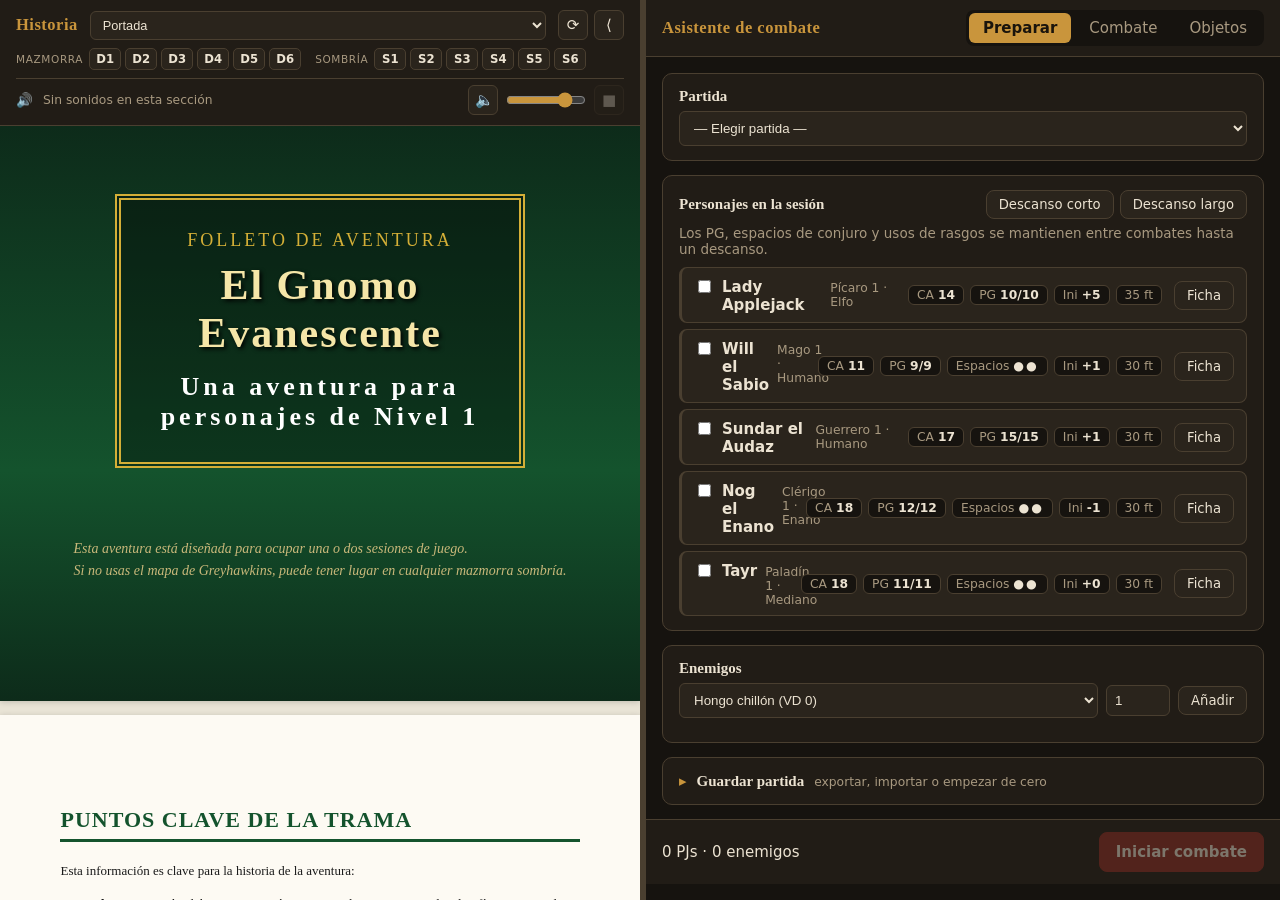
==== index.html @ 0bb30558 "Asistente de combate D&D 2024 con historia y sonidos Página de dos columnas: a la izquierda la avent" ====
<!DOCTYPE html>
<html lang="es">
<head>
  <meta charset="UTF-8">
  <meta name="viewport" content="width=device-width, initial-scale=1.0">
  <title>Asistente de Combate</title>
  <link rel="stylesheet" href="css/styles.css">
</head>
<body>
  <div class="app" id="app">
    <!-- ============ IZQUIERDA: HISTORIA ============ -->
    <section class="col col-historia" id="colHistoria" aria-label="Historia">
      <header class="col-header col-header-historia">
        <h2>Historia</h2>
        <select id="selSeccion" class="sel-seccion" aria-label="Ir a la sección" disabled>
          <option>Cargando secciones…</option>
        </select>
        <div class="col-actions">
          <button class="btn-icon" id="btnRecargarHistoria" title="Recargar historia" aria-label="Recargar historia">⟳</button>
          <button class="btn-icon" id="btnOcultarHistoria" title="Ocultar historia" aria-label="Ocultar historia">⟨</button>
        </div>
        <nav class="saltos" id="saltos" aria-label="Saltos rápidos a las áreas"></nav>
        <div class="sonidos-barra" id="sonidosBarra" aria-label="Sonidos de la sección"></div>
      </header>
      <div class="col-body col-body-historia">
        <iframe id="frameHistoria" src="historia/historia.html" title="Historia de la campaña"></iframe>
      </div>
    </section>

    <!-- Separador arrastrable -->
    <div class="splitter" id="splitter" role="separator" aria-orientation="vertical"
         aria-label="Redimensionar columnas" tabindex="0"></div>

    <!-- Pestaña para volver a mostrar la historia cuando está oculta -->
    <button class="historia-reabrir" id="btnMostrarHistoria" title="Mostrar historia" aria-label="Mostrar historia">
      <span>Historia</span> ⟩
    </button>

    <!-- ============ DERECHA: COMBATE ============ -->
    <section class="col col-combate" aria-label="Asistente de combate">
      <header class="col-header">
        <h2>Asistente de combate</h2>
        <nav class="tabs" role="tablist">
          <button class="tab" role="tab" data-tab="preparar" id="tab-preparar" aria-controls="panel-preparar">Preparar</button>
          <button class="tab" role="tab" data-tab="combate" id="tab-combate" aria-controls="panel-combate">Combate</button>
          <button class="tab" role="tab" data-tab="objetos" id="tab-objetos" aria-controls="panel-objetos">Objetos</button>
        </nav>
      </header>

      <div class="col-body">
        <!-- PREPARAR -->
        <div class="panel" role="tabpanel" id="panel-preparar" aria-labelledby="tab-preparar"></div>

        <!-- COMBATE -->
        <div class="panel" role="tabpanel" id="panel-combate" aria-labelledby="tab-combate"></div>

        <!-- OBJETOS -->
        <div class="panel" role="tabpanel" id="panel-objetos" aria-labelledby="tab-objetos"></div>
      </div>
    </section>
  </div>

  <!-- Datos -->
  <script src="data/personajes.js"></script>
  <script src="data/armas.js"></script>
  <script src="data/hechizos.js"></script>
  <script src="data/buffs.js"></script>
  <script src="data/enemigos.js"></script>
  <script src="data/partidas.js"></script>
  <script src="data/objetos.js"></script>
  <script src="data/sonidos.js"></script>

  <!-- Lógica -->
  <script src="js/reglas.js"></script>
  <script src="js/estado.js"></script>
  <script src="js/dados.js"></script>
  <script src="js/recursos.js"></script>
  <script src="js/objetos.js"></script>
  <script src="js/preparar.js"></script>
  <script src="js/acciones.js"></script>
  <script src="js/combate.js"></script>
  <script src="js/sonidos.js"></script>
  <script src="js/app.js"></script>
</body>
</html>
---- css/styles.css ----
/* ================= Tokens ================= */
:root {
  --bg: #16130f;
  --surface: #211c16;
  --surface-2: #2a241c;
  --border-strong: #4a3f30;
  --text: #ece3d2;
  --muted: #a89980;
  --accent: #c9953c;       /* oro viejo */
  --accent-2: #8f2d24;     /* rojo sangre */
  --ok: #6f9a5a;
  --danger: #c0503f;
  --radius: 10px;
  --col-historia: 50%;
  --font-title: "Georgia", "Palatino Linotype", serif;
  --font-body: system-ui, "Segoe UI", sans-serif;
}

* { box-sizing: border-box; }

html, body {
  margin: 0;
  height: 100%;
  background: var(--bg);
  color: var(--text);
  font-family: var(--font-body);
  font-size: 15px;
}

button { font: inherit; color: inherit; }
code { font-size: .85em; color: var(--accent); }

/* ================= Layout ================= */
/* Solo escritorio: sin diseño para móvil */
.app {
  display: flex;
  height: 100vh;
  min-width: 1024px;
  overflow: hidden;
}

.col {
  display: flex;
  flex-direction: column;
  min-width: 0;
  min-height: 0;
}

.col-historia {
  flex: 0 0 var(--col-historia);
  background: var(--surface);
}

.col-combate {
  flex: 1 1 0;
}

.col-header {
  display: flex;
  align-items: center;
  justify-content: space-between;
  gap: 12px;
  padding: 10px 16px;
  border-bottom: 1px solid var(--border-strong);
  background: var(--surface);
  flex-wrap: wrap;
}

.col-header h2 {
  margin: 0;
  font-family: var(--font-title);
  font-size: 1.1rem;
  color: var(--accent);
  letter-spacing: .03em;
}

.col-actions { display: flex; gap: 6px; }

.col-body {
  flex: 1;
  overflow-y: auto;
  padding: 16px;
}

.col-body-historia {
  padding: 0;
  overflow: hidden;
}

#frameHistoria {
  width: 100%;
  height: 100%;
  border: 0;
  display: block;
  background: #f4ecd8;
}

/* Cabecera de la historia: selector de secciones y saltos rápidos */
.col-header-historia { flex-wrap: wrap; row-gap: 8px; }
.sel-seccion { flex: 1; min-width: 160px; width: auto; padding: 5px 8px; font-size: .85rem; }
.saltos {
  flex-basis: 100%;
  display: flex;
  flex-wrap: wrap;
  gap: 6px 14px;
}
.saltos[hidden] { display: none; }
.saltos-grupo { display: inline-flex; align-items: center; gap: 4px; }
.saltos-titulo { font-size: .7rem; text-transform: uppercase; letter-spacing: .06em; color: var(--muted); margin-right: 2px; }
.saltos button {
  min-width: 32px;
  padding: 3px 6px;
  font-size: .78rem;
  font-weight: 600;
  border: 1px solid var(--border-strong);
  border-radius: 5px;
  background: var(--surface-2);
  color: var(--text);
  cursor: pointer;
}
.saltos button:hover { border-color: var(--accent); color: var(--accent); }
.saltos button.activo { background: var(--accent); border-color: var(--accent); color: #1a140c; }

/* Barra de sonidos de la sección */
.sonidos-barra {
  flex-basis: 100%;
  display: flex;
  align-items: center;
  gap: 10px;
  padding-top: 6px;
  border-top: 1px solid var(--border-strong);
}
.sonidos-icono { font-size: .9rem; }
.sonidos-botones { flex: 1; display: flex; flex-wrap: wrap; gap: 6px; align-items: center; min-width: 0; }
.sonidos-controles { display: flex; align-items: center; gap: 6px; }
.sonidos-controles input[type="range"] { width: 80px; accent-color: var(--accent); }
.btn-sonido {
  padding: 4px 10px;
  font-size: .8rem;
  border: 1px solid var(--border-strong);
  border-radius: 99px;
  background: var(--surface-2);
  color: var(--text);
  cursor: pointer;
  white-space: nowrap;
}
.btn-sonido:hover { border-color: var(--accent); color: var(--accent); }
.btn-sonido.sonando {
  background: color-mix(in srgb, var(--accent) 22%, var(--surface-2));
  border-color: var(--accent);
  color: var(--accent);
  animation: sonando 1.4s ease-in-out infinite;
}
.btn-sonido:disabled { opacity: .4; cursor: not-allowed; text-decoration: line-through; }
@keyframes sonando { 50% { box-shadow: 0 0 0 3px color-mix(in srgb, var(--accent) 25%, transparent); } }

/* ================= Splitter ================= */
.splitter {
  flex: 0 0 6px;
  cursor: col-resize;
  background: var(--border-strong);
  transition: background .15s;
  touch-action: none;
}
.splitter:hover,
.splitter:focus-visible,
.app.arrastrando .splitter { background: var(--accent); outline: none; }

.app.arrastrando { cursor: col-resize; user-select: none; }
.app.arrastrando iframe { pointer-events: none; }

/* Historia oculta */
.historia-reabrir {
  display: none;
  writing-mode: vertical-rl;
  transform: rotate(180deg);
  border: 0;
  border-left: 1px solid var(--border-strong);
  background: var(--surface);
  color: var(--accent);
  padding: 12px 6px;
  cursor: pointer;
  font-family: var(--font-title);
}
.historia-reabrir:hover { background: var(--surface-2); }

.app.historia-oculta .col-historia,
.app.historia-oculta .splitter { display: none; }
.app.historia-oculta .historia-reabrir { display: block; }

/* ================= Tabs ================= */
.tabs {
  display: flex;
  gap: 4px;
  background: var(--bg);
  padding: 3px;
  border-radius: 8px;
}

.tab {
  border: 0;
  background: transparent;
  padding: 6px 14px;
  border-radius: 6px;
  cursor: pointer;
  color: var(--muted);
}
.tab:hover { color: var(--text); }
.tab[aria-selected="true"] {
  background: var(--accent);
  color: #1a140c;
  font-weight: 600;
}

.panel { display: none; flex-direction: column; gap: 14px; }
.panel.activo { display: flex; }

/* ================= Componentes ================= */
.card {
  background: var(--surface);
  border: 1px solid var(--border-strong);
  border-radius: var(--radius);
  padding: 14px 16px;
}
.card h3 {
  margin: 0 0 6px;
  font-family: var(--font-title);
  font-size: 1rem;
}
.card-head {
  display: flex;
  justify-content: space-between;
  align-items: center;
  margin-bottom: 6px;
}
.card-head h3 { margin: 0; }

.muted { color: var(--muted); margin: 0 0 10px; font-size: .9rem; }

.empty {
  border: 1px dashed var(--border-strong);
  border-radius: 8px;
  padding: 14px;
  text-align: center;
  color: var(--muted);
  font-size: .9rem;
}

.badge {
  font-size: .8rem;
  padding: 2px 10px;
  border-radius: 99px;
  background: var(--surface-2);
  border: 1px solid var(--border-strong);
  color: var(--accent);
}

select {
  width: 100%;
  padding: 8px 10px;
  background: var(--surface-2);
  color: var(--text);
  border: 1px solid var(--border-strong);
  border-radius: 6px;
}

.btn {
  border: 1px solid var(--border-strong);
  background: var(--surface-2);
  padding: 10px 16px;
  border-radius: 8px;
  cursor: pointer;
}
.btn-primary {
  background: var(--accent-2);
  border-color: var(--accent-2);
  font-weight: 600;
}
.btn:disabled { opacity: .45; cursor: not-allowed; }
.btn-peligro { color: var(--danger); border-color: color-mix(in srgb, var(--danger) 50%, transparent); }
label.btn { display: inline-flex; align-items: center; }

.btn-icon {
  width: 30px; height: 30px;
  border: 1px solid var(--border-strong);
  background: var(--surface-2);
  border-radius: 6px;
  cursor: pointer;
  line-height: 1;
}
.btn-icon:hover { border-color: var(--accent); color: var(--accent); }

.btn-sm { padding: 6px 12px; font-size: .88rem; white-space: nowrap; }
.btn:not(:disabled):hover { border-color: var(--accent); }

.fila { display: flex; gap: 8px; align-items: center; }
.fila select { flex: 1; }
.fila + .lista, .lista:not(:empty) { margin-top: 10px; }

.input-num {
  width: 64px;
  padding: 7px 8px;
  background: var(--surface-2);
  color: var(--text);
  border: 1px solid var(--border-strong);
  border-radius: 6px;
}

.lista { display: flex; flex-direction: column; gap: 6px; }

.fila-criatura {
  display: flex;
  align-items: center;
  gap: 12px;
  padding: 8px 12px;
  border: 1px solid var(--border-strong);
  border-left: 3px solid var(--border-strong);
  border-radius: 8px;
  background: var(--surface-2);
}
.fila-criatura.activa { border-left-color: var(--ok); }
.fila-criatura.enemigo { border-left-color: var(--danger); }

.check {
  display: flex;
  align-items: baseline;
  gap: 8px;
  flex: 1;
  min-width: 0;
  cursor: pointer;
}
.check input { accent-color: var(--accent); transform: translateY(1px); }
.nombre { font-weight: 600; }
.sub { color: var(--muted); font-size: .82rem; }

.chips { display: flex; gap: 6px; flex-wrap: wrap; align-items: center; }
.chip {
  display: inline-flex;
  align-items: center;
  gap: 4px;
  font-size: .82rem;
  padding: 2px 8px;
  border-radius: 6px;
  background: var(--bg);
  border: 1px solid var(--border-strong);
  color: var(--muted);
}
.chip b { color: var(--text); }
.chip-x {
  border: 0; background: none; cursor: pointer;
  color: var(--muted); padding: 0 0 0 2px; line-height: 1;
}
.chip-x:hover { color: var(--danger); }

.contador { display: flex; align-items: center; gap: 6px; }
.cantidad { min-width: 28px; text-align: center; font-weight: 600; }

/* Ficha desplegada */
.ficha {
  margin: -2px 0 6px;
  padding: 12px 14px;
  border: 1px solid var(--border-strong);
  border-top: 0;
  border-radius: 0 0 8px 8px;
  background: var(--bg);
}
.ficha h4 {
  margin: 14px 0 6px;
  font-size: .8rem;
  text-transform: uppercase;
  letter-spacing: .08em;
  color: var(--accent);
}

.contador-prep {
  margin-left: 6px;
  padding: 0 6px;
  border-radius: 4px;
  background: var(--surface-2);
  color: var(--muted);
  letter-spacing: 0;
}
.contador-prep.lleno { color: var(--ok); }

.atributos { display: grid; grid-template-columns: repeat(6, 1fr); gap: 6px; }
.atributo {
  display: flex; flex-direction: column; align-items: center;
  padding: 6px 4px;
  border: 1px solid var(--border-strong);
  border-radius: 8px;
  background: var(--surface);
}
.atr-nombre { font-size: .72rem; color: var(--muted); letter-spacing: .06em; }
.atr-mod { font-size: 1.2rem; font-weight: 700; }
.atr-valor { font-size: .78rem; color: var(--muted); }
.atr-salv { font-size: .72rem; color: var(--muted); margin-top: 2px; }
.atr-salv.comp { color: var(--accent); }

.tabla { width: 100%; border-collapse: collapse; font-size: .88rem; }
.tabla th {
  text-align: left; font-weight: 500; color: var(--muted); font-size: .78rem;
  padding: 4px 6px; border-bottom: 1px solid var(--border-strong);
}
.tabla td { padding: 6px; border-bottom: 1px solid var(--surface-2); vertical-align: top; }

.rasgos { margin: 0; padding-left: 18px; font-size: .88rem; line-height: 1.45; }
.rasgos li { margin-bottom: 4px; }
.rasgos.defensas { list-style: none; padding-left: 0; margin-top: 6px; }

.resumen {
  position: sticky;
  bottom: -16px;
  display: flex;
  justify-content: space-between;
  align-items: center;
  padding: 12px 16px;
  margin: 0 -16px -16px;
  background: var(--surface);
  border-top: 1px solid var(--border-strong);
}

/* ================= Casilleros de dados ================= */
.dados { display: flex; align-items: center; gap: 6px; flex-wrap: wrap; }

.dado {
  position: relative;
  display: inline-flex;
  flex-direction: column;
  align-items: center;
}
.dado-caras {
  font-size: .66rem;
  font-weight: 700;
  color: var(--accent);
  letter-spacing: .04em;
  line-height: 1;
  margin-bottom: 2px;
}
.dado input {
  width: 46px;
  height: 40px;
  text-align: center;
  font-size: 1.15rem;
  font-weight: 700;
  color: var(--text);
  background: var(--bg);
  border: 2px solid var(--accent);
  border-radius: 8px;
  outline: none;
}
.dado input:focus { box-shadow: 0 0 0 3px color-mix(in srgb, var(--accent) 35%, transparent); }
.dado input.invalido { border-color: var(--danger); color: var(--danger); }
.dado.descartado input { opacity: .4; border-style: dashed; }

.tag-suerte {
  font-size: .72rem;
  color: var(--ok);
  align-self: flex-end;
  padding-bottom: 12px;
}

/* ================= Iniciativa ================= */
.check-inline { display: flex; align-items: center; gap: 6px; font-size: .85rem; color: var(--muted); cursor: pointer; }
.check-inline input { accent-color: var(--accent); }

.fila-tirada {
  display: grid;
  grid-template-columns: minmax(140px, 1fr) auto auto 56px;
  align-items: center;
  gap: 12px;
  padding: 8px 12px;
  border: 1px solid var(--border-strong);
  border-left: 3px solid var(--ok);
  border-radius: 8px;
  background: var(--surface-2);
}
.fila-tirada.enemigo { border-left-color: var(--danger); }
.fila-tirada-nombre { display: flex; flex-direction: column; min-width: 0; }

.select-modo, .select-alerta { width: auto; padding: 5px 8px; font-size: .82rem; }

.total {
  font-size: 1.4rem;
  font-weight: 700;
  text-align: right;
  color: var(--text);
}
.total.nat20 { color: var(--ok); }
.total.nat1 { color: var(--danger); }

.barra-acciones {
  display: flex;
  justify-content: space-between;
  align-items: center;
  gap: 12px;
}

/* Orden de turnos */
.orden { list-style: none; margin: 0; padding: 0; display: flex; flex-direction: column; gap: 6px; }
.orden-item {
  display: flex;
  align-items: center;
  gap: 10px;
  padding: 6px 10px;
  border: 1px solid var(--border-strong);
  border-left: 3px solid var(--ok);
  border-radius: 8px;
  background: var(--surface-2);
  cursor: grab;
}
.orden-item.enemigo { border-left-color: var(--danger); }
.orden-item.actual {
  background: color-mix(in srgb, var(--accent) 16%, var(--surface-2));
  border-color: var(--accent);
}
.orden-item.fuera { opacity: .45; text-decoration: line-through; }
.orden-item.arrastrado { opacity: .4; }
.orden-item.soltar-antes { box-shadow: 0 -3px 0 var(--accent); }
.orden-item.soltar-despues { box-shadow: 0 3px 0 var(--accent); }

.asa { color: var(--muted); letter-spacing: -2px; user-select: none; }
.ini-num {
  min-width: 34px;
  text-align: center;
  font-size: 1.1rem;
  font-weight: 700;
  color: var(--accent);
}
.orden-nombre { flex: 1; display: flex; align-items: center; gap: 8px; min-width: 0; }
.chip-empate { color: var(--accent); border-color: var(--accent); }
.chip-turno { color: #1a140c; background: var(--accent); border-color: var(--accent); }
.mover { display: flex; gap: 4px; }
.mover .btn-icon { width: 26px; height: 26px; font-size: .7rem; }
.btn-icon:disabled { opacity: .3; cursor: default; }

/* Turno */
.turno-card { border-color: var(--accent); }
.barra-turno { display: flex; justify-content: space-between; margin-top: 12px; }

/* ================= Acciones del turno ================= */
.menu-acciones {
  display: grid;
  grid-template-columns: repeat(auto-fill, minmax(190px, 1fr));
  gap: 8px;
  margin-top: 4px;
}
.btn-accion {
  display: flex;
  flex-direction: column;
  align-items: flex-start;
  gap: 2px;
  text-align: left;
  padding: 10px 12px;
}
.accion-nombre { font-weight: 600; }
.notas-turno { margin-top: 10px; color: var(--muted); }

.accion-en-curso {
  display: flex;
  flex-direction: column;
  gap: 10px;
  padding: 12px;
  border: 1px solid var(--border-strong);
  border-radius: 10px;
  background: var(--bg);
}
.paso { display: flex; flex-direction: column; gap: 8px; }
.paso + .paso { padding-top: 10px; border-top: 1px dashed var(--border-strong); }
.paso-titulo { font-size: 1rem; }
.paso-etiqueta { white-space: nowrap; }
.objetivo-num {
  display: inline-block;
  padding: 0 8px;
  border-radius: 6px;
  background: var(--accent-2);
  color: var(--text);
}
.opciones { display: flex; flex-direction: column; gap: 6px; }
.check-inline.deshabilitado { opacity: .5; cursor: default; }
.aviso-texto { color: var(--danger); }

.fila-tirada.sin-borde {
  grid-template-columns: auto auto 1fr;
  border: 0;
  background: none;
  padding: 0;
}
.fila-tirada.sin-borde .total { text-align: left; }

.banner {
  padding: 8px 12px;
  border-radius: 8px;
  font-weight: 600;
}
.banner.golpe { background: color-mix(in srgb, var(--ok) 22%, transparent); color: var(--text); }
.banner.critico { background: color-mix(in srgb, var(--accent) 35%, transparent); }
.banner.fallo { background: color-mix(in srgb, var(--danger) 22%, transparent); }

.grupo-dados { display: flex; align-items: center; gap: 12px; }
.grupo-etiqueta { min-width: 150px; font-size: .82rem; color: var(--muted); }
.fijo { font-size: 1.1rem; font-weight: 700; color: var(--muted); align-self: flex-end; padding-bottom: 8px; }
.total-dano { font-size: 1rem; }
.total-dano b { font-size: 1.3rem; color: var(--accent); }

.resultado {
  padding: 10px 12px;
  margin-bottom: 10px;
  border-radius: 8px;
  border-left: 3px solid var(--muted);
  background: var(--surface-2);
}
.resultado.golpe { border-left-color: var(--ok); }
.resultado.critico { border-left-color: var(--accent); }
.resultado.fallo { border-left-color: var(--danger); }
.resultado.cura { border-left-color: var(--ok); }

.aviso {
  padding: 8px 12px;
  margin-bottom: 10px;
  border-radius: 8px;
  border: 1px dashed var(--accent);
  font-size: .9rem;
}
.aviso.fila { justify-content: space-between; }

.objetivos-check { gap: 12px; }
.manual { margin-top: 12px; }
.manual summary { font-size: .88rem; }

.chip-cond { color: #f0c38a; border-color: #8a5a26; }
.chip-buff { color: #9fd3a0; border-color: #3f6e40; }
.chip-conc { color: #b9a7f0; border-color: #5b4a94; }
.chip-herido b { color: var(--danger); }
.espacios { letter-spacing: 2px; color: #b9a7f0; }
.tag-extra { font-size: .72rem; color: #9fd3a0; align-self: flex-end; padding-bottom: 12px; }
.recursos-turno { margin-bottom: 10px; }
.menu-titulo {
  margin: 12px 0 6px;
  font-size: .72rem;
  text-transform: uppercase;
  letter-spacing: .08em;
  color: var(--accent);
}
.menu-titulo:first-child { margin-top: 0; }
.accion-en-curso.pendiente { border-color: #5b4a94; margin-bottom: 10px; }
.accion-en-curso.muerte { border-color: var(--danger); }
.muerte-marcador { margin-left: 8px; letter-spacing: 2px; white-space: nowrap; }
.muerte-marcador .ok, .razones .ok { color: var(--ok); }
.muerte-marcador .ko, .razones .ko { color: var(--danger); }
.razones { display: flex; flex-wrap: wrap; gap: 4px 14px; font-size: .84rem; }
.chip-marca { color: #e6c46a; border-color: #7d6a2e; }
.chip-boton { cursor: pointer; font: inherit; font-size: .82rem; }
.chip-insp { color: #1a140c; background: var(--accent); border-color: var(--accent); }
.aviso.deshecho { border-style: solid; border-color: var(--accent); }
.barra-turno { gap: 8px; align-items: center; }
.barra-turno .sub { font-size: .75rem; }
.chip-caido { color: var(--danger); border-color: var(--danger); }
.chip-usado { color: var(--muted); text-decoration: line-through; }

/* ================= Objetos ================= */
.fila-objeto {
  display: flex;
  gap: 16px;
  justify-content: space-between;
  padding: 10px 12px;
  border: 1px solid var(--border-strong);
  border-radius: 8px;
  background: var(--surface-2);
}
.fila-objeto.usado { opacity: .55; }
.objeto-info { display: flex; flex-direction: column; gap: 2px; min-width: 0; flex: 1; }
.objeto-texto { margin: 4px 0 0; font-size: .85rem; line-height: 1.4; }
.objeto-controles { display: flex; flex-direction: column; gap: 8px; align-items: flex-end; min-width: 200px; }
.objeto-controles select { width: 200px; }

/* Inventario */
.inventario { padding: 8px 12px; border: 1px solid var(--border-strong); border-radius: 8px; background: var(--surface-2); }
.inventario summary h3 { font-size: .95rem; }
.fila-inv {
  display: flex;
  justify-content: space-between;
  align-items: center;
  gap: 12px;
  padding: 6px 0;
  border-bottom: 1px solid var(--border-strong);
}
.fila-inv.agotado { opacity: .5; }
.fila-inv .objeto-info .sub { font-size: .8rem; line-height: 1.35; }
.input-texto {
  flex: 1;
  padding: 7px 10px;
  background: var(--bg);
  color: var(--text);
  border: 1px solid var(--border-strong);
  border-radius: 6px;
}

/* Plegable */
.plegable summary {
  display: flex;
  align-items: baseline;
  gap: 10px;
  cursor: pointer;
  list-style: none;
}
.plegable summary::-webkit-details-marker { display: none; }
.plegable summary h3 { margin: 0; }
.plegable summary::before { content: "▸"; color: var(--accent); }
.plegable[open] summary::before { content: "▾"; }

/* Registro */
.log { list-style: none; margin: 0; padding: 0; max-height: 260px; overflow-y: auto; font-size: .86rem; }
.log li { padding: 5px 0; border-bottom: 1px solid var(--surface-2); display: flex; gap: 10px; }
.log-ronda { color: var(--accent); font-weight: 600; min-width: 28px; }

/* Vista previa de casilleros de dados */
.dice-demo { display: flex; align-items: center; gap: 8px; flex-wrap: wrap; }
.die {
  min-width: 52px;
  padding: 10px 8px;
  text-align: center;
  border: 2px solid var(--accent);
  border-radius: 8px;
  color: var(--accent);
  font-weight: 700;
}
.op { color: var(--muted); }
.target {
  padding: 4px 10px;
  border-radius: 6px;
  background: var(--accent-2);
  font-weight: 600;
}
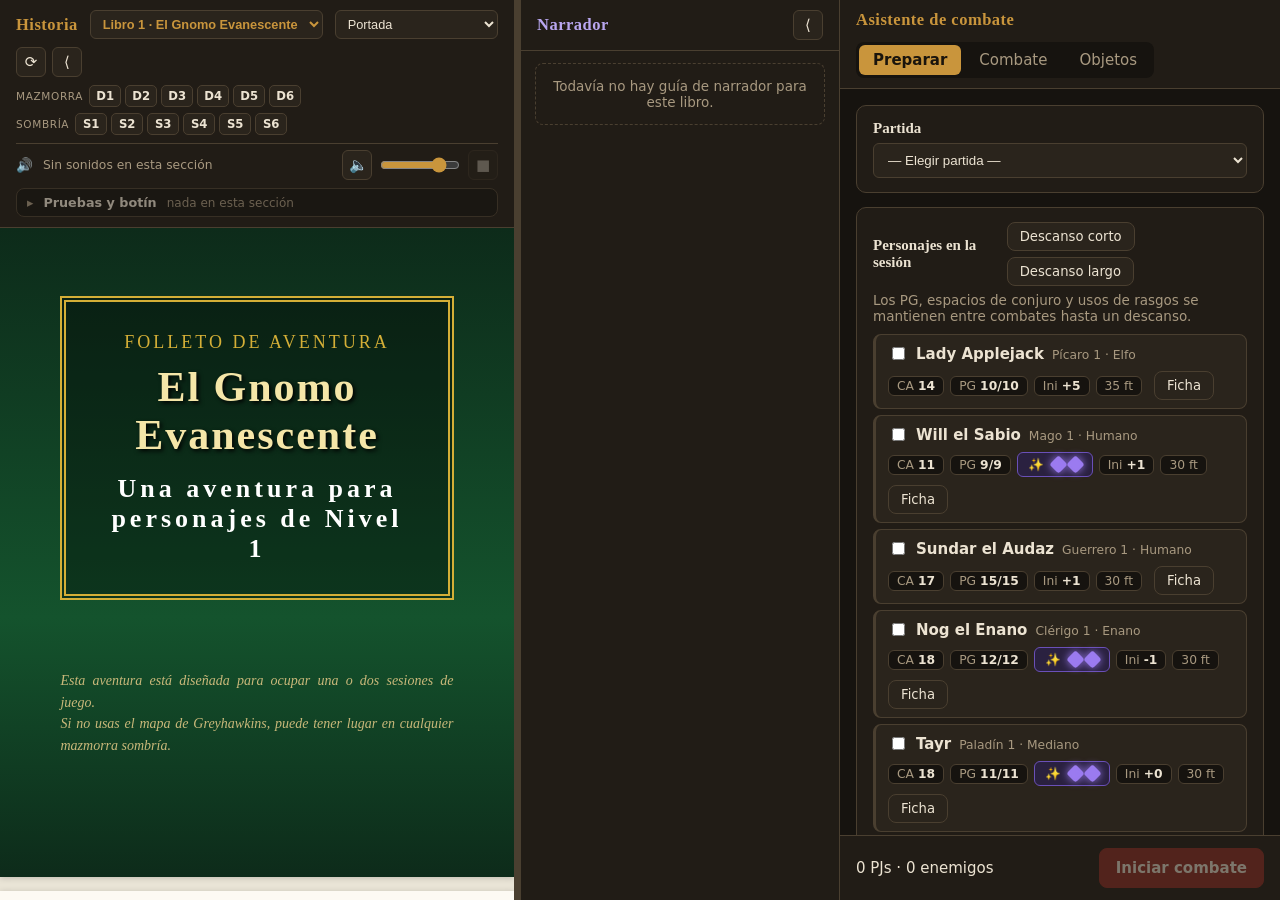
==== commit b7584601: "Libro 2, narrador, pruebas y botín por sección, economía de acciones y más - Libro 2 (Grito de la Co" ====
--- a/index.html
+++ b/index.html
@@ -12,6 +12,7 @@
     <section class="col col-historia" id="colHistoria" aria-label="Historia">
       <header class="col-header col-header-historia">
         <h2>Historia</h2>
+        <select id="selLibro" class="sel-libro" aria-label="Libro"></select>
         <select id="selSeccion" class="sel-seccion" aria-label="Ir a la sección" disabled>
           <option>Cargando secciones…</option>
         </select>
@@ -21,9 +22,10 @@
         </div>
         <nav class="saltos" id="saltos" aria-label="Saltos rápidos a las áreas"></nav>
         <div class="sonidos-barra" id="sonidosBarra" aria-label="Sonidos de la sección"></div>
+        <div class="panel-seccion-contenedor" id="panelSeccion" aria-label="Pruebas y botín de la sección"></div>
       </header>
       <div class="col-body col-body-historia">
-        <iframe id="frameHistoria" src="historia/historia.html" title="Historia de la campaña"></iframe>
+        <iframe id="frameHistoria" title="Historia de la campaña"></iframe>
       </div>
     </section>
 
@@ -34,6 +36,24 @@
     <!-- Pestaña para volver a mostrar la historia cuando está oculta -->
     <button class="historia-reabrir" id="btnMostrarHistoria" title="Mostrar historia" aria-label="Mostrar historia">
       <span>Historia</span> ⟩
+    </button>
+
+    <!-- ============ CENTRO: NARRADOR ============ -->
+    <section class="col col-narrador" id="colNarrador" aria-label="Narrador">
+      <header class="col-header">
+        <h2>Narrador</h2>
+        <div class="col-actions">
+          <button class="btn-icon" id="btnOcultarNarrador" title="Ocultar narrador" aria-label="Ocultar narrador">⟨</button>
+        </div>
+      </header>
+      <div class="col-body">
+        <div id="narrador"></div>
+      </div>
+    </section>
+
+    <!-- Pestaña para volver a mostrar el narrador cuando está oculto -->
+    <button class="narrador-reabrir" id="btnMostrarNarrador" title="Mostrar narrador" aria-label="Mostrar narrador">
+      <span>Narrador</span> ⟩
     </button>
 
     <!-- ============ DERECHA: COMBATE ============ -->
@@ -69,8 +89,12 @@
   <script src="data/partidas.js"></script>
   <script src="data/objetos.js"></script>
   <script src="data/sonidos.js"></script>
+  <script src="data/libros.js"></script>
+  <script src="data/secciones.js"></script>
+  <script src="data/narracion.js"></script>
 
   <!-- Lógica -->
+  <script src="js/dialogo.js"></script>
   <script src="js/reglas.js"></script>
   <script src="js/estado.js"></script>
   <script src="js/dados.js"></script>
@@ -80,6 +104,8 @@
   <script src="js/acciones.js"></script>
   <script src="js/combate.js"></script>
   <script src="js/sonidos.js"></script>
+  <script src="js/secciones.js"></script>
+  <script src="js/narrador.js"></script>
   <script src="js/app.js"></script>
 </body>
 </html>
--- a/css/styles.css
+++ b/css/styles.css
@@ -47,12 +47,14 @@
 }
 
 .col-historia {
-  flex: 0 0 var(--col-historia);
+  flex: 0 1 var(--col-historia);   /* cede espacio si no cabe todo */
+  min-width: 280px;
   background: var(--surface);
 }
 
 .col-combate {
   flex: 1 1 0;
+  min-width: 440px;
 }
 
 .col-header {
@@ -98,6 +100,8 @@
 /* Cabecera de la historia: selector de secciones y saltos rápidos */
 .col-header-historia { flex-wrap: wrap; row-gap: 8px; }
 .sel-seccion { flex: 1; min-width: 160px; width: auto; padding: 5px 8px; font-size: .85rem; }
+.sel-libro { width: auto; max-width: 240px; padding: 5px 8px; font-size: .85rem; color: var(--accent); font-weight: 600; }
+.sel-libro[hidden] { display: none; }
 .saltos {
   flex-basis: 100%;
   display: flex;
@@ -105,7 +109,7 @@
   gap: 6px 14px;
 }
 .saltos[hidden] { display: none; }
-.saltos-grupo { display: inline-flex; align-items: center; gap: 4px; }
+.saltos-grupo { display: inline-flex; flex-wrap: wrap; align-items: center; gap: 4px; }
 .saltos-titulo { font-size: .7rem; text-transform: uppercase; letter-spacing: .06em; color: var(--muted); margin-right: 2px; }
 .saltos button {
   min-width: 32px;
@@ -120,6 +124,67 @@
 }
 .saltos button:hover { border-color: var(--accent); color: var(--accent); }
 .saltos button.activo { background: var(--accent); border-color: var(--accent); color: #1a140c; }
+
+/* Panel plegable "Pruebas y botín" de la sección */
+.panel-seccion-contenedor { flex-basis: 100%; }
+.panel-seccion {
+  border: 1px solid var(--border-strong);
+  border-radius: 8px;
+  background: var(--bg);
+}
+.panel-seccion > summary {
+  display: flex;
+  align-items: center;
+  gap: 10px;
+  padding: 6px 10px;
+  cursor: pointer;
+  list-style: none;
+  font-size: .85rem;
+}
+.panel-seccion > summary::-webkit-details-marker { display: none; }
+.panel-seccion > summary::before { content: "▸"; color: var(--muted); }
+.panel-seccion[open] > summary::before { content: "▾"; }
+.panel-seccion-titulo { font-weight: 700; }
+.panel-seccion-resumen { color: var(--muted); font-size: .8rem; }
+.panel-seccion.vacio { opacity: .55; }
+.panel-seccion.vacio > summary { cursor: default; }
+/* Resaltado cuando la sección tiene pruebas o botín */
+.panel-seccion.con-contenido { border-color: var(--accent); background: color-mix(in srgb, var(--accent) 10%, var(--bg)); }
+.panel-seccion.con-contenido > summary::before,
+.panel-seccion.con-contenido .panel-seccion-titulo { color: var(--accent); }
+.panel-seccion.con-contenido .panel-seccion-resumen { color: var(--text); font-weight: 600; }
+.panel-seccion.con-contenido:not([open]) > summary { animation: resaltar 2.4s ease-in-out 2; }
+@keyframes resaltar { 50% { background: color-mix(in srgb, var(--accent) 25%, transparent); } }
+.panel-seccion-cuerpo {
+  max-height: 42vh;
+  overflow-y: auto;
+  padding: 4px 10px 10px;
+  border-top: 1px solid var(--border-strong);
+}
+.nota-seccion { margin: 8px 0; font-size: .83rem; color: var(--muted); }
+.prueba {
+  padding: 8px 0;
+  border-bottom: 1px solid var(--border-strong);
+  font-size: .85rem;
+}
+.prueba-titulo { display: flex; flex-wrap: wrap; align-items: baseline; gap: 4px 8px; margin-bottom: 6px; }
+.prueba.salvacion .prueba-titulo b:first-child { color: #9fd3a0; }
+.prueba-controles { grid-template-columns: auto auto auto 1fr auto; gap: 8px; }
+.prueba-controles select { width: auto; padding: 4px 6px; font-size: .8rem; }
+.input-bonus { width: 56px; padding: 4px 6px; }
+.prueba .banner { margin-top: 6px; font-weight: 500; font-size: .83rem; }
+.prueba .grupo-dados { margin-top: 6px; flex-wrap: wrap; }
+.fila-botin {
+  display: flex;
+  align-items: center;
+  gap: 8px;
+  padding: 6px 0;
+  border-bottom: 1px solid var(--border-strong);
+  font-size: .85rem;
+}
+.fila-botin .objeto-info { flex: 1; }
+.fila-botin select { width: auto; padding: 4px 6px; font-size: .8rem; }
+.fila-botin.recogido { opacity: .6; }
 
 /* Barra de sonidos de la sección */
 .sonidos-barra {
@@ -188,6 +253,112 @@
 .app.historia-oculta .splitter { display: none; }
 .app.historia-oculta .historia-reabrir { display: block; }
 
+/* ================= Columna del narrador ================= */
+.col-narrador {
+  flex: 0 0 320px;
+  border-left: 1px solid var(--border-strong);
+  border-right: 1px solid var(--border-strong);
+  background: var(--surface);
+}
+.col-narrador .col-body { padding: 12px 14px; }
+.narrador-reabrir {
+  display: none;
+  writing-mode: vertical-rl;
+  transform: rotate(180deg);
+  border: 0;
+  border-left: 1px solid var(--border-strong);
+  background: var(--surface);
+  color: #b9a7f0;
+  padding: 12px 6px;
+  cursor: pointer;
+  font-family: var(--font-title);
+}
+.narrador-reabrir:hover { background: var(--surface-2); }
+.app.narrador-oculto .col-narrador { display: none; }
+.app.narrador-oculto .narrador-reabrir { display: block; }
+.col-narrador .col-header h2 { color: #b9a7f0; }
+
+/* Recorrido de la aventura */
+.flujo { margin-bottom: 12px; padding: 8px 10px; border: 1px solid var(--border-strong); border-radius: 8px; }
+.flujo .menu-titulo { margin: 0; }
+.flujo-etapas { list-style: none; margin: 8px 0 0; padding: 0; display: flex; flex-direction: column; gap: 2px; }
+.flujo-etapa {
+  position: relative;
+  display: flex;
+  flex-direction: column;
+  gap: 4px;
+  padding: 4px 0 8px 16px;
+  border-left: 2px solid #5b4a94;
+}
+.flujo-etapa::before {
+  content: "";
+  position: absolute;
+  left: -6px; top: 7px;
+  width: 10px; height: 10px;
+  border-radius: 50%;
+  background: #5b4a94;
+}
+.flujo-etapa:last-child { border-left-color: transparent; }
+.flujo-nombre { font-size: .72rem; color: var(--muted); text-transform: uppercase; letter-spacing: .05em; }
+.flujo-nodos { display: flex; flex-wrap: wrap; gap: 4px; }
+.flujo-nodo {
+  padding: 3px 8px;
+  border: 1px solid var(--border-strong);
+  border-radius: 6px;
+  background: var(--surface-2);
+  color: var(--text);
+  font-size: .78rem;
+  cursor: pointer;
+}
+.flujo-nodo:hover { border-color: #b9a7f0; color: #b9a7f0; }
+.flujo-nodo.actual { background: #5b4a94; border-color: #b9a7f0; color: #fff; font-weight: 600; }
+
+/* Guía de la sección */
+.guia h3 { margin: 0 0 6px; font-family: var(--font-title); color: var(--accent); font-size: 1.05rem; }
+.guia-escena { margin: 0 0 10px; font-style: italic; line-height: 1.45; }
+/* Guion sugerido */
+.guion-bloque { margin-bottom: 12px; }
+.guion-titulo {
+  margin: 4px 0 6px;
+  padding: 3px 8px;
+  border-radius: 6px;
+  background: var(--surface-2);
+  color: var(--accent);
+  font-size: .78rem;
+  font-weight: 700;
+}
+.guion-linea { margin: 0 0 8px; padding-left: 10px; border-left: 3px solid var(--border-strong); }
+.guion-linea.narrador { border-left-color: #6a50b8; }
+.guion-linea.pnj { border-left-color: var(--accent); }
+.guion-quien { font-size: .7rem; font-weight: 700; text-transform: uppercase; letter-spacing: .06em; color: var(--muted); }
+.guion-linea.pnj .guion-quien { color: var(--accent); }
+.guion-linea.narrador .guion-quien { color: #b9a7f0; }
+.guion-texto { margin: 2px 0 0; font-family: var(--font-title); font-size: .92rem; line-height: 1.5; }
+.guion-acotacion { margin: 3px 0 0; font-size: .78rem; font-style: italic; color: var(--muted); }
+.preguntas { margin-bottom: 10px; padding: 6px 10px; border: 1px solid var(--border-strong); border-radius: 8px; }
+.preguntas .menu-titulo { margin: 0; }
+.guia-preguntas { margin: 8px 0 0; font-size: .85rem; line-height: 1.45; }
+.guia-preguntas dt { font-weight: 700; color: var(--text); margin-top: 6px; }
+.guia-preguntas dd { margin: 2px 0 0 10px; color: var(--muted); }
+
+.guia-pasos { margin: 0 0 10px; padding-left: 20px; font-size: .88rem; line-height: 1.5; }
+.guia-pasos li { margin-bottom: 6px; }
+.bifurcaciones { display: flex; flex-direction: column; gap: 8px; margin-bottom: 10px; }
+.bifurcacion {
+  padding: 8px 10px;
+  border: 1px solid #5b4a94;
+  border-left: 4px solid #b9a7f0;
+  border-radius: 8px;
+  background: color-mix(in srgb, #5b4a94 12%, transparent);
+  font-size: .86rem;
+  line-height: 1.4;
+}
+.bif-si b { color: #b9a7f0; }
+.bif-entonces { margin-top: 3px; }
+.bif-ir { margin-top: 6px; border-color: #b9a7f0; color: #d8cbff; }
+.guia-nota { margin: 8px 0 0; font-size: .85rem; line-height: 1.45; color: var(--muted); }
+.guia-nota.consejo { color: var(--text); padding: 8px 10px; border-radius: 8px; background: color-mix(in srgb, var(--accent) 10%, transparent); }
+
 /* ================= Tabs ================= */
 .tabs {
   display: flex;
@@ -310,8 +481,9 @@
 
 .fila-criatura {
   display: flex;
-  align-items: center;
-  gap: 12px;
+  flex-wrap: wrap;             /* en columnas estrechas los datos bajan de línea */
+  align-items: center;
+  gap: 8px 12px;
   padding: 8px 12px;
   border: 1px solid var(--border-strong);
   border-left: 3px solid var(--border-strong);
@@ -323,9 +495,10 @@
 
 .check {
   display: flex;
+  flex-wrap: wrap;
   align-items: baseline;
-  gap: 8px;
-  flex: 1;
+  gap: 2px 8px;
+  flex: 1 1 160px;
   min-width: 0;
   cursor: pointer;
 }
@@ -673,6 +846,258 @@
 .objeto-controles { display: flex; flex-direction: column; gap: 8px; align-items: flex-end; min-width: 200px; }
 .objeto-controles select { width: 200px; }
 
+/* ================= Espacios de conjuro (violeta) ================= */
+:root { --magia: #9b7bf0; --magia-fondo: #2a2140; --magia-borde: #6a50b8; }
+.chip-espacios {
+  gap: 8px;
+  padding: 4px 10px;
+  font-size: .85rem;
+  color: #e3d9ff;
+  background: var(--magia-fondo);
+  border-color: var(--magia-borde);
+}
+.chip-espacios b { color: #fff; }
+.chip-espacios.agotados { opacity: .7; }
+.gemas { display: inline-flex; gap: 4px; }
+.gema {
+  width: 13px; height: 13px;
+  transform: rotate(45deg);
+  border: 2px solid var(--magia);
+  border-radius: 3px;
+  background: transparent;
+}
+.gema.llena { background: var(--magia); box-shadow: 0 0 8px var(--magia); }
+.espacios { color: var(--magia); }
+.btn-conjuro-nivel { border-left: 3px solid var(--magia); }
+.btn-conjuro-nivel:not(:disabled):hover { border-color: var(--magia); }
+.btn-truco { border-left: 3px solid var(--border-strong); }
+
+/* ================= Economía de acciones ================= */
+:root { --c-accion: #d9892b; --c-adicional: #4fae6f; --c-reaccion: #4f8fd9; }
+.economia { display: flex; flex-wrap: wrap; align-items: center; gap: 8px; margin-bottom: 12px; }
+.econ-grupo { display: inline-flex; align-items: center; gap: 4px; }
+.econ {
+  display: inline-flex;
+  align-items: baseline;
+  gap: 6px;
+  padding: 5px 12px;
+  border-radius: 99px;
+  border: 2px solid;
+  background: transparent;
+  font-weight: 600;
+  font-size: .85rem;
+  cursor: pointer;
+}
+.econ-estado { font-weight: 400; font-size: .75rem; opacity: .85; }
+.econ-accion { color: var(--c-accion); border-color: var(--c-accion); }
+.econ-adicional { color: var(--c-adicional); border-color: var(--c-adicional); }
+.econ-reaccion { color: var(--c-reaccion); border-color: var(--c-reaccion); }
+.econ:not(.usada) { background: color-mix(in srgb, currentColor 14%, transparent); }
+.econ.usada { opacity: .45; text-decoration: line-through; border-style: dashed; }
+
+.coste {
+  margin-left: 8px;
+  padding: 1px 7px;
+  border-radius: 99px;
+  font-size: .68rem;
+  font-weight: 700;
+  vertical-align: middle;
+  color: #1a140c;
+}
+.coste-accion, .coste-ataque { background: var(--c-accion); }
+.coste-adicional, .coste-mella { background: var(--c-adicional); }
+.coste-reaccion { background: var(--c-reaccion); }
+
+/* Menú del turno en dos apartados: Acciones / Acciones adicionales */
+.bloque-menu {
+  margin-bottom: 12px;
+  padding: 10px 12px 12px;
+  border: 1px solid var(--border-strong);
+  border-left: 4px solid;
+  border-radius: 10px;
+  background: color-mix(in srgb, currentColor 4%, var(--surface));
+}
+.bloque-accion { border-left-color: var(--c-accion); }
+.bloque-adicional { border-left-color: var(--c-adicional); }
+.bloque-menu.gastado { opacity: .7; }
+.bloque-menu .menu-titulo {
+  display: flex;
+  align-items: baseline;
+  flex-wrap: wrap;
+  gap: 4px 10px;
+  margin: 0 0 8px;
+  font-size: .82rem;
+  font-weight: 700;
+}
+.titulo-accion { color: var(--c-accion); }
+.titulo-adicional { color: var(--c-adicional); }
+.menu-titulo .sub { text-transform: none; letter-spacing: 0; font-weight: 400; }
+.menu-estado {
+  padding: 0 8px;
+  border-radius: 99px;
+  border: 1px solid currentColor;
+  font-size: .7rem;
+  letter-spacing: 0;
+  text-transform: none;
+}
+.menu-subtitulo { margin: 10px 0 6px; font-size: .72rem; color: var(--muted); letter-spacing: .05em; text-transform: uppercase; }
+.menu-subtitulo:first-of-type { margin-top: 0; }
+
+/* Iluminación de la zona y cobertura */
+.entorno {
+  display: flex;
+  flex-wrap: wrap;
+  align-items: center;
+  gap: 6px 10px;
+  margin-bottom: 10px;
+  font-size: .85rem;
+}
+.entorno select { width: auto; padding: 4px 8px; font-size: .82rem; }
+.entorno.activo { padding: 6px 10px; border-radius: 8px; background: #1b1f33; border: 1px solid #3c4580; }
+.fila.cobertura select { width: auto; flex: 0 1 auto; padding: 4px 8px; font-size: .82rem; }
+
+/* Equipo en la mano */
+.equipo-turno {
+  display: flex;
+  flex-wrap: wrap;
+  align-items: center;
+  gap: 6px 8px;
+  margin-bottom: 12px;
+  padding: 8px 10px;
+  border: 1px dashed var(--border-strong);
+  border-radius: 8px;
+}
+.equipo-turno select { width: auto; padding: 4px 8px; font-size: .82rem; }
+.chip-mano { color: var(--text); border-color: var(--accent); }
+.btn-escudo-off { border-style: dashed; }
+.tabla tr.en-mano td { background: color-mix(in srgb, var(--accent) 8%, transparent); }
+.tabla td input[type="checkbox"] { accent-color: var(--accent); transform: scale(1.15); }
+.equipo-ayuda { text-transform: none; letter-spacing: 0; font-weight: 400; }
+
+/* Diálogos propios (sustituyen a confirm/alert del navegador) */
+.dialogo-capa {
+  position: fixed;
+  inset: 0;
+  z-index: 100;
+  display: grid;
+  place-items: center;
+  padding: 16px;
+  background: rgba(0, 0, 0, .55);
+}
+.dialogo {
+  width: min(440px, 100%);
+  padding: 18px 20px;
+  border: 1px solid var(--accent);
+  border-radius: 12px;
+  background: var(--surface);
+  box-shadow: 0 16px 48px rgba(0, 0, 0, .5);
+}
+.dialogo h3 { margin: 0 0 8px; font-family: var(--font-title); color: var(--accent); }
+.dialogo p { margin: 0 0 16px; line-height: 1.5; }
+.dialogo-botones { display: flex; justify-content: flex-end; gap: 8px; }
+.btn-peligro-lleno { background: var(--danger); border-color: var(--danger); color: #fff; font-weight: 600; }
+
+/* Efectos de las condiciones del turno */
+.panel-condiciones {
+  display: flex;
+  flex-direction: column;
+  gap: 4px;
+  margin-bottom: 10px;
+  padding: 8px 12px;
+  border-radius: 8px;
+  border: 1px solid #8a5a26;
+  background: color-mix(in srgb, #8a5a26 14%, transparent);
+  font-size: .85rem;
+  line-height: 1.4;
+}
+.panel-condiciones b { color: #f0c38a; }
+.aviso.bloqueo {
+  display: flex;
+  flex-wrap: wrap;
+  align-items: center;
+  gap: 8px;
+  border-style: solid;
+  border-color: var(--danger);
+  background: color-mix(in srgb, var(--danger) 12%, transparent);
+}
+.aviso.bloqueo .btn { margin-left: auto; }
+
+/* Ataque de oportunidad (reacción, azul) */
+.oportunidad {
+  margin-bottom: 12px;
+  padding: 8px 12px;
+  border: 1px solid var(--border-strong);
+  border-left: 4px solid var(--c-reaccion);
+  border-radius: 10px;
+}
+.titulo-reaccion { color: var(--c-reaccion); font-weight: 700; font-size: .85rem; }
+.btn-reaccion { border-color: var(--c-reaccion); color: var(--c-reaccion); }
+.btn-reaccion:not(:disabled):hover { background: color-mix(in srgb, var(--c-reaccion) 15%, transparent); }
+.accion-en-curso.reaccion { border-color: var(--c-reaccion); }
+.banner-reaccion {
+  padding: 6px 10px;
+  border-radius: 6px;
+  font-weight: 600;
+  font-size: .85rem;
+  color: var(--c-reaccion);
+  background: color-mix(in srgb, var(--c-reaccion) 15%, transparent);
+}
+.chip-reaccion { color: var(--c-reaccion); border-color: var(--c-reaccion); }
+
+/* ⓘ con las acciones adicionales */
+.info-i {
+  position: relative;
+  display: inline-grid;
+  place-items: center;
+  width: 20px; height: 20px;
+  border-radius: 50%;
+  border: 1.5px solid var(--c-adicional);
+  color: var(--c-adicional);
+  font: italic 700 .8rem Georgia, serif;
+  cursor: help;
+}
+.info-i .tooltip {
+  display: none;
+  position: absolute;
+  top: 26px;
+  right: -10px;
+  z-index: 20;
+  width: min(330px, 70vw);
+  padding: 10px 12px;
+  border: 1px solid var(--c-adicional);
+  border-radius: 8px;
+  background: var(--surface);
+  color: var(--text);
+  font: normal 400 .82rem/1.45 var(--font-body);
+  box-shadow: 0 8px 24px rgba(0,0,0,.45);
+}
+.info-i:hover .tooltip, .info-i:focus .tooltip { display: block; }
+.info-i .tooltip ul { margin: 6px 0 0; padding-left: 16px; }
+.info-i .tooltip li { margin-bottom: 4px; }
+.info-i .tooltip p { margin: 6px 0 0; color: var(--muted); }
+
+/* Panel de descanso (Preparar) */
+.panel-descanso {
+  display: flex;
+  flex-direction: column;
+  gap: 10px;
+  margin-bottom: 12px;
+  padding: 12px;
+  border: 1px solid var(--accent);
+  border-radius: 10px;
+  background: var(--bg);
+}
+.fila-descanso {
+  display: flex;
+  align-items: center;
+  gap: 10px;
+  flex-wrap: wrap;
+  padding: 6px 0;
+  border-bottom: 1px solid var(--border-strong);
+}
+.fila-descanso > .nombre { min-width: 130px; }
+.fila-descanso-acciones { display: flex; align-items: center; gap: 8px; flex-wrap: wrap; flex: 1; justify-content: flex-end; }
+
 /* Inventario */
 .inventario { padding: 8px 12px; border: 1px solid var(--border-strong); border-radius: 8px; background: var(--surface-2); }
 .inventario summary h3 { font-size: .95rem; }
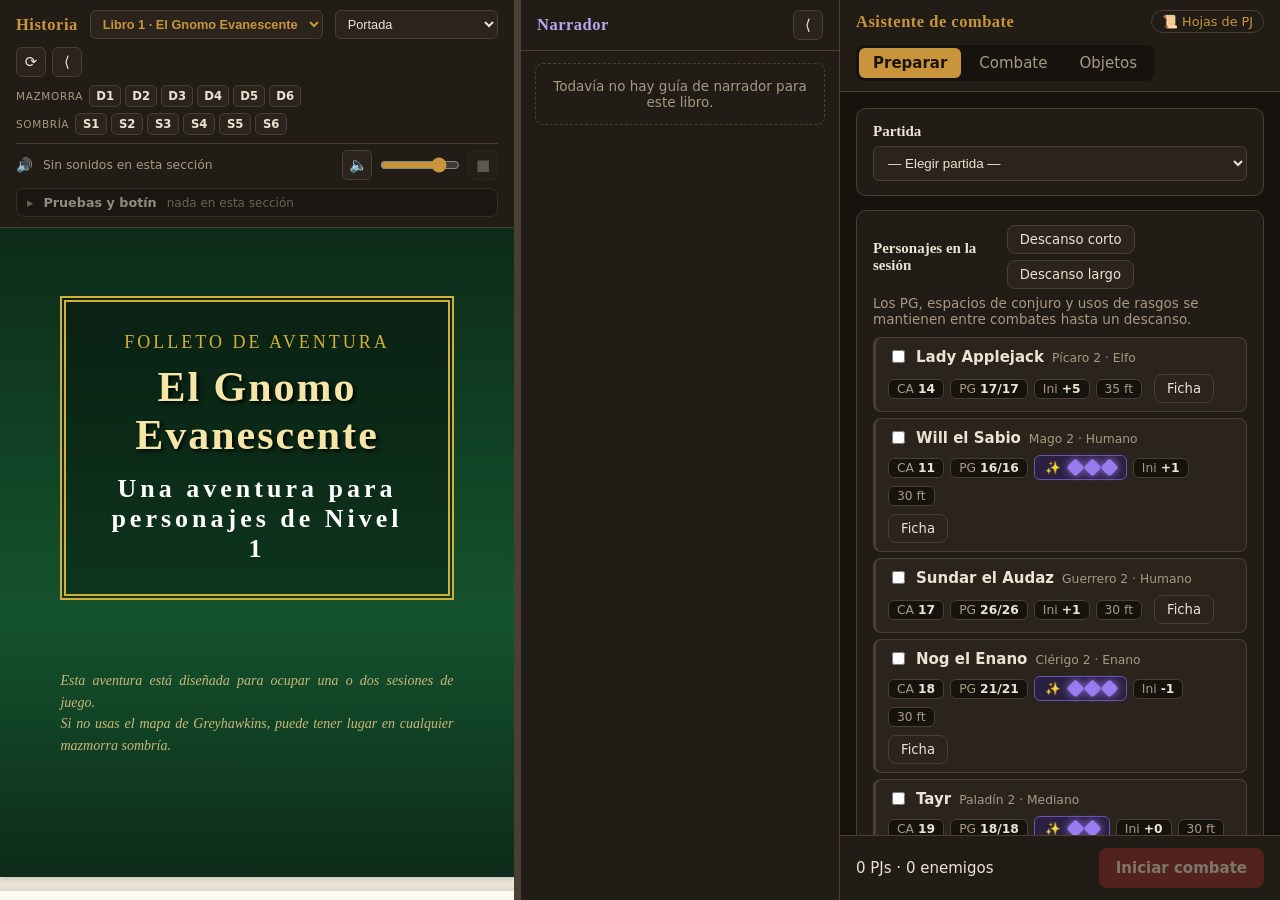
==== commit 2cd39f5b: "PJs de nivel 2, enemigos y objetos del libro 2, hojas de personaje - Enemigos del libro 2 con record" ====
--- a/index.html
+++ b/index.html
@@ -60,6 +60,7 @@
     <section class="col col-combate" aria-label="Asistente de combate">
       <header class="col-header">
         <h2>Asistente de combate</h2>
+        <a class="enlace-hojas" href="personajes.html" target="_blank" rel="noopener" title="Hojas de personaje para los jugadores (se abre en otra pestaña)">📜 Hojas de PJ</a>
         <nav class="tabs" role="tablist">
           <button class="tab" role="tab" data-tab="preparar" id="tab-preparar" aria-controls="panel-preparar">Preparar</button>
           <button class="tab" role="tab" data-tab="combate" id="tab-combate" aria-controls="panel-combate">Combate</button>
--- a/css/styles.css
+++ b/css/styles.css
@@ -1022,6 +1022,32 @@
 }
 .aviso.bloqueo .btn { margin-left: auto; }
 
+.enlace-hojas {
+  color: var(--accent);
+  text-decoration: none;
+  font-size: .85rem;
+  border: 1px solid var(--border-strong);
+  border-radius: 999px;
+  padding: 3px 10px;
+}
+.enlace-hojas:hover { background: var(--surface-2); }
+
+/* Recordatorios de reglas que la app no aplica sola (amarillo) */
+.recordatorio {
+  display: flex;
+  flex-direction: column;
+  gap: 4px;
+  margin-bottom: 10px;
+  padding: 8px 12px;
+  border: 1px solid #c9a227;
+  border-left: 4px solid #e8c547;
+  border-radius: 8px;
+  background: rgba(232, 197, 71, .1);
+  font-size: .88rem;
+}
+.recordatorio-titulo { font-weight: 700; color: #f0d36a; }
+.recordatorio-fila { display: flex; flex-wrap: wrap; align-items: center; gap: 6px; }
+
 /* Ataque de oportunidad (reacción, azul) */
 .oportunidad {
   margin-bottom: 12px;
